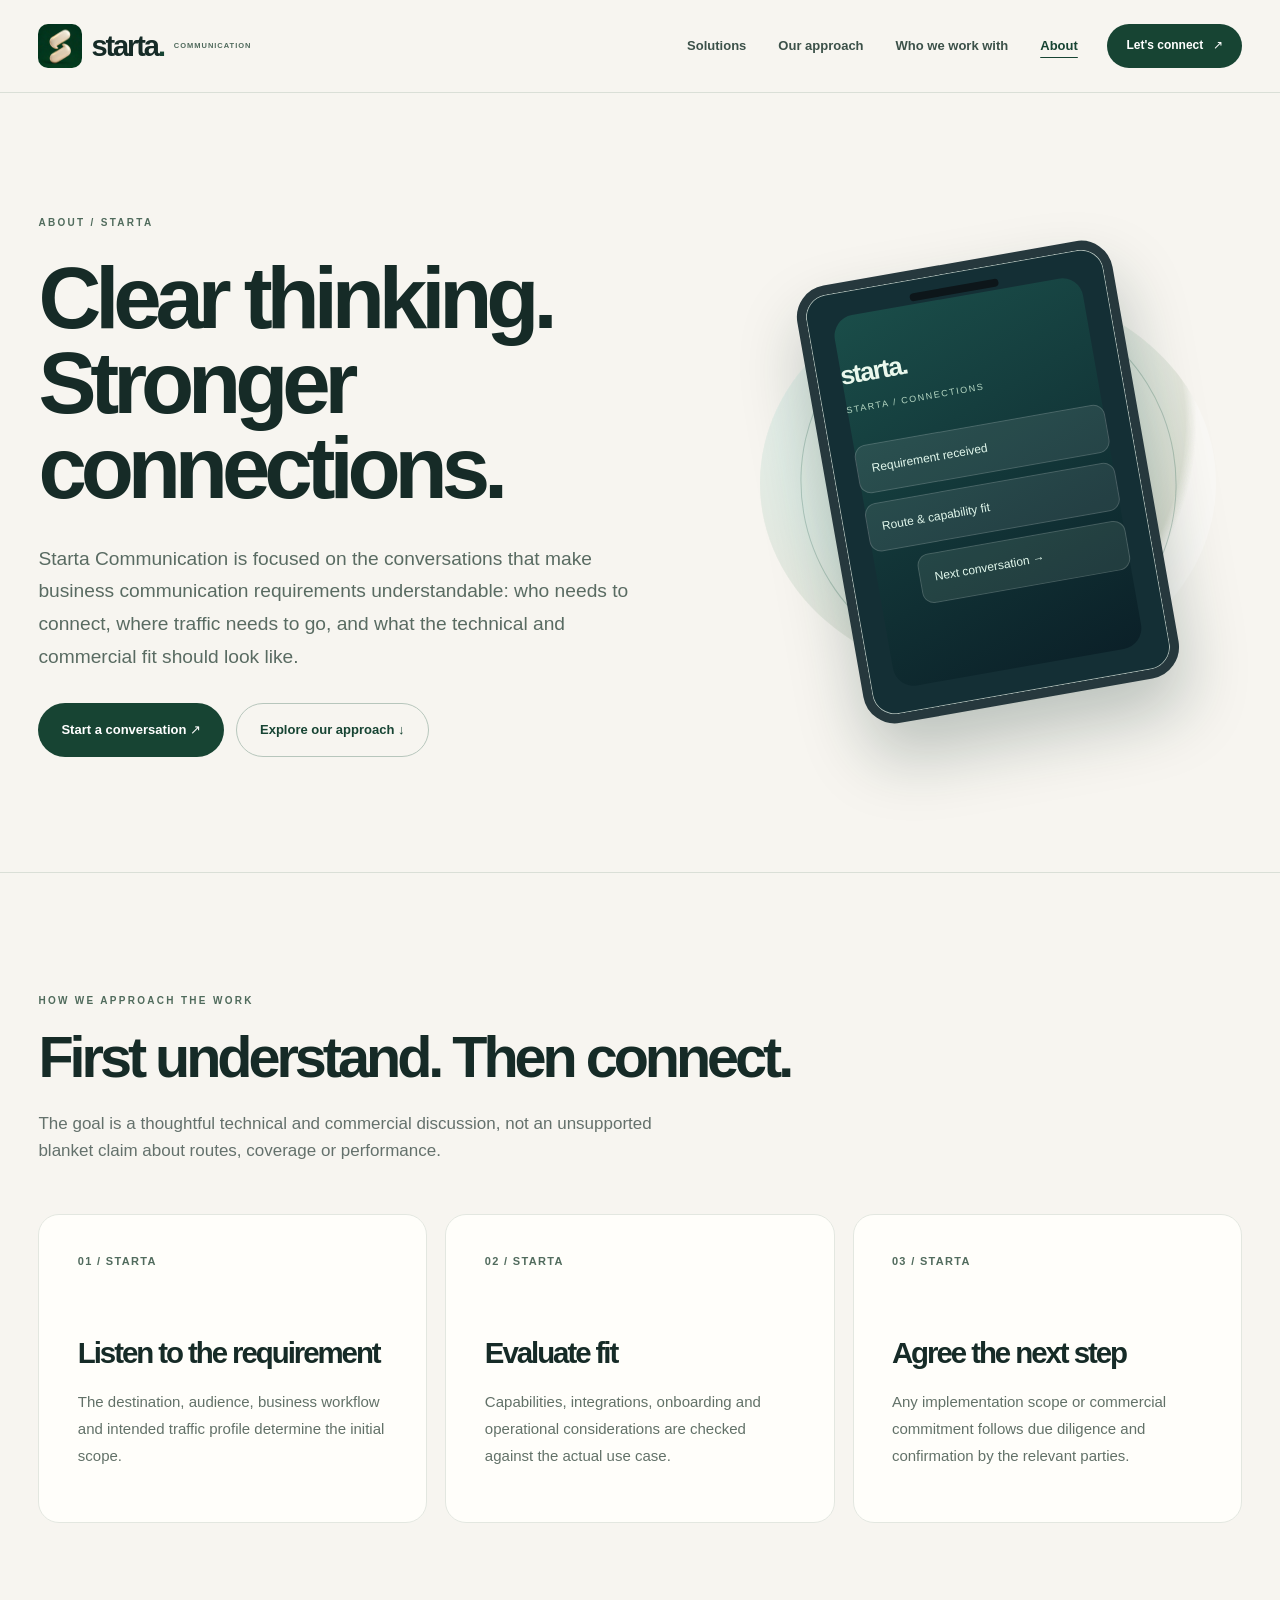
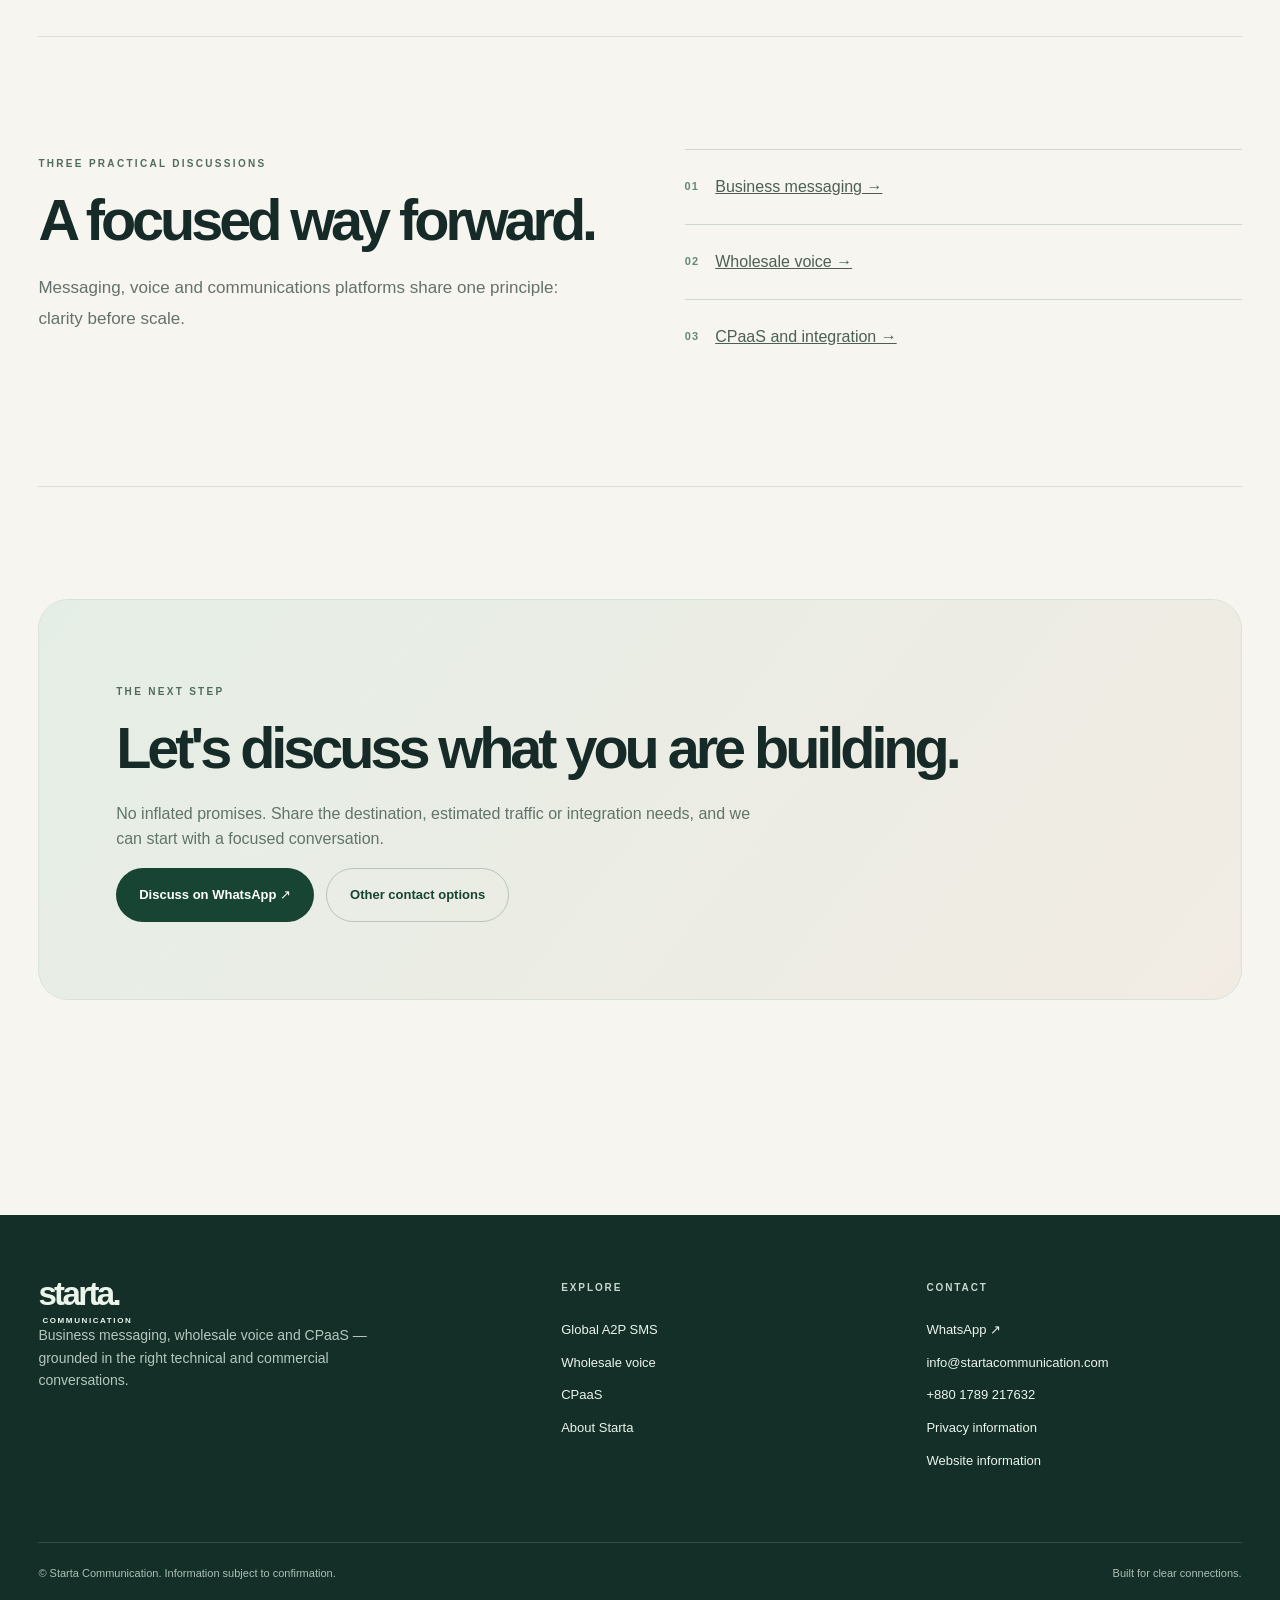
==== about.html @ dab45cf1 "feat(preview): publish sanitized static review pages and assets, no internal source files" ====
<!doctype html><html lang="en"><head><meta charset="utf-8"><meta name="viewport" content="width=device-width,initial-scale=1"><meta name="color-scheme" content="light"><meta name="theme-color" content="#f7f5f0"><meta name="robots" content="noindex,nofollow,noarchive"><meta name="description" content="Learn the requirements-first approach behind Starta Communication's messaging, voice and CPaaS conversations."><title>About — Starta Communication</title><link rel="stylesheet" href="assets/starta-public.css"><link rel="icon" href="favicon.svg" type="image/svg+xml"><script src="assets/starta-motion.js" defer></script></head><body><a class="skip-link" href="#main">Skip to content</a><header class="site-nav-wrap"><div class="shell site-nav">
<a class="starta-brand-link" href="index.html" aria-label="Starta Communication home"><img src="assets/starta-official-mark.svg" alt="" width="44" height="44" decoding="async"><span class="starta-brand-name">starta<span class="starta-brand-dot">.</span></span><small class="starta-brand-descriptor">COMMUNICATION</small></a>
<nav class="nav-items" aria-label="Main navigation"><a href="index.html#solutions">Solutions</a><a href="index.html#approach">Our approach</a><a href="index.html#audiences">Who we work with</a><a href="about.html" aria-current="page">About</a></nav>
<a class="nav-cta" href="https://wa.me/8801789217632?text=Hello%20Starta%20Communication%2C%20I%20would%20like%20to%20discuss%20a%20business%20communication%20requirement." target="_blank" rel="noopener noreferrer">Let's connect <span aria-hidden="true">↗</span></a>
<details class="mobile-nav"><summary aria-label="Open site navigation">Menu</summary>
<nav class="mobile-list" aria-label="Mobile navigation"><a href="index.html">Home</a><a href="index.html#solutions">Solutions</a><a href="messaging.html">Global A2P SMS</a><a href="voice.html">Wholesale voice</a><a href="cpaas.html">CPaaS</a><a href="index.html#approach">Our approach</a><a href="index.html#audiences">Who we work with</a><a href="about.html">About</a><a href="contact.html">Contact</a></nav>
</details></div></header><main id="main"><section class="shell hero-grid"><div><span class="eyebrow">ABOUT / STARTA</span><h1>Clear thinking. Stronger connections.</h1><p class="hero-lead">Starta Communication is focused on the conversations that make business communication requirements understandable: who needs to connect, where traffic needs to go, and what the technical and commercial fit should look like.</p><div class="hero-actions"><a class="btn-main" href="https://wa.me/8801789217632?text=Hello%20Starta%20Communication%2C%20I%20would%20like%20to%20discuss%20how%20Starta%20can%20support%20our%20communication%20requirements." target="_blank" rel="noopener noreferrer">Start a conversation ↗</a><a class="btn-outline" href="#approach">Explore our approach ↓</a></div></div><div class="orbit" aria-hidden="true"><div class="orbit-art"><div class="orbit-content"><strong>starta.</strong><small>STARTA / CONNECTIONS</small><div class="signal">Requirement received</div><div class="signal">Route &amp; capability fit</div><div class="signal">Next conversation →</div></div></div></div></section><section id="approach" class="content-section"><div class="shell"><div class="section-intro"><span class="eyebrow">HOW WE APPROACH THE WORK</span><h2>First understand. Then connect.</h2><p>The goal is a thoughtful technical and commercial discussion, not an unsupported blanket claim about routes, coverage or performance.</p></div><div class="card-grid"><article class="feature-card"><span class="card-no">01 / STARTA</span><h3>Listen to the requirement</h3><p>The destination, audience, business workflow and intended traffic profile determine the initial scope.</p></article><article class="feature-card"><span class="card-no">02 / STARTA</span><h3>Evaluate fit</h3><p>Capabilities, integrations, onboarding and operational considerations are checked against the actual use case.</p></article><article class="feature-card"><span class="card-no">03 / STARTA</span><h3>Agree the next step</h3><p>Any implementation scope or commercial commitment follows due diligence and confirmation by the relevant parties.</p></article></div></div></section><section class="shell content-section"><div class="split"><div><span class="eyebrow">THREE PRACTICAL DISCUSSIONS</span><h2>A focused way forward.</h2><p>Messaging, voice and communications platforms share one principle: clarity before scale.</p></div><ul class="detail-list"><li><span>01</span><a href="messaging.html">Business messaging →</a></li><li><span>02</span><a href="voice.html">Wholesale voice →</a></li><li><span>03</span><a href="cpaas.html">CPaaS and integration →</a></li></ul></div></section><section class="shell content-section"><div class="highlight"><span class="eyebrow">THE NEXT STEP</span><h2>Let's discuss what you are building.</h2><p>No inflated promises. Share the destination, estimated traffic or integration needs, and we can start with a focused conversation.</p><div class="cta-actions"><a class="btn-main" href="https://wa.me/8801789217632?text=Hello%20Starta%20Communication%2C%20I%20would%20like%20to%20discuss%20Starta%20Communication%20and%20partnership%20opportunities." target="_blank" rel="noopener noreferrer">Discuss on WhatsApp ↗</a><a class="btn-outline" href="contact.html">Other contact options</a></div></div></section></main><footer class="site-footer"><div class="shell"><div class="footer-top"><div><a class="wordmark" href="index.html">starta.<span>COMMUNICATION</span></a><p>Business messaging, wholesale voice and CPaaS — grounded in the right technical and commercial conversations.</p></div><nav class="footer-links" aria-label="Explore"><strong>EXPLORE</strong><a href="messaging.html">Global A2P SMS</a><a href="voice.html">Wholesale voice</a><a href="cpaas.html">CPaaS</a><a href="about.html">About Starta</a></nav><nav class="footer-links" aria-label="Contact and policies"><strong>CONTACT</strong><a href="https://wa.me/8801789217632?text=Hello%20Starta%20Communication%2C%20I%20would%20like%20to%20discuss%20a%20business%20communication%20requirement." target="_blank" rel="noopener noreferrer">WhatsApp ↗</a><a href="mailto:info@startacommunication.com">info@startacommunication.com</a><a href="tel:+8801789217632">+880 1789 217632</a><a href="privacy.html">Privacy information</a><a href="terms.html">Website information</a></nav></div><div class="footer-bottom"><span>© Starta Communication. Information subject to confirmation.</span><span>Built for clear connections.</span></div></div></footer></body></html>
---- assets/starta-public.css ----
:root{--paper:#f7f5f0;--white:#fffefa;--ink:#162b27;--muted:#64716c;--line:#dadfd7;--forest:#174433;--forest-2:#225c48;--peach:#eec5b5;--mint:#bfd9c9;--shadow:0 25px 80px rgba(19,46,36,.07);--ease:cubic-bezier(.22,1,.36,1);font-synthesis:none}
*,*::before,*::after{box-sizing:border-box}
html{scroll-behavior:smooth}body{margin:0;min-width:0;background:var(--paper);color:var(--ink);font:400 16px/1.6 'Avenir Next','Nunito Sans','Helvetica Neue',Arial,sans-serif;-webkit-font-smoothing:antialiased;overflow-x:clip}
a{color:inherit}a:focus-visible,button:focus-visible,summary:focus-visible{outline:3px solid #77af98;outline-offset:4px}
button,input,textarea{font:inherit}.skip-link{position:absolute;top:-100px;left:12px;background:#fff;color:var(--forest);padding:10px 16px;z-index:99}.skip-link:focus{top:12px}
.shell{width:min(calc(100% - clamp(36px,6vw,112px)),1320px);margin-inline:auto}.site-nav-wrap{position:relative;z-index:12;background:rgba(247,245,240,.92);border-bottom:1px solid var(--line);backdrop-filter:blur(16px)}.site-nav{display:flex;align-items:center;gap:clamp(15px,2vw,38px);min-height:92px}.wordmark{display:inline-flex;flex-direction:column;text-decoration:none;letter-spacing:-.08em;font-size:33px;font-weight:800;line-height:.82;white-space:nowrap}.wordmark span{letter-spacing:.2em;font-size:8px;font-weight:800;margin:11px 0 0 4px}.nav-items{margin-left:auto;display:flex;gap:clamp(16px,2.5vw,36px);align-items:center}.nav-items a{color:#3c5149;text-decoration:none;font-size:13px;font-weight:620;transition:color .2s}.nav-items a:hover,.nav-items a[aria-current="page"]{color:var(--forest);text-decoration:underline;text-underline-offset:7px}.nav-cta{border-radius:100px;padding:12px 19px;text-align:center;text-decoration:none;background:var(--forest);color:#fff;white-space:nowrap;font-size:12px;font-weight:750;transition:transform .2s var(--ease),background .2s}.nav-cta:hover,.btn-main:hover{background:var(--forest-2);transform:translateY(-2px)}.mobile-nav{display:none}
.eyebrow{font-size:10px;letter-spacing:.23em;text-transform:uppercase;font-weight:820;color:#506b5c}.hero-grid{display:grid;grid-template-columns:minmax(0,1.1fr) minmax(0,.9fr);align-items:center;gap:clamp(40px,6vw,100px);min-height:min(720px,80svh);padding-block:clamp(70px,9vw,140px)}h1,h2,h3,p{margin-top:0}h1,h2,h3{font-family:'Avenir Next','Nunito Sans','Helvetica Neue',Arial,sans-serif;letter-spacing:-.07em}h1{font-weight:690;font-size:clamp(58px,6.8vw,116px);line-height:.98;margin:21px 0 32px}h2{font-size:clamp(34px,4.5vw,76px);line-height:1.06;font-weight:640;margin:15px 0 22px}h3{font-size:clamp(23px,2.3vw,37px);font-weight:680;line-height:1.18;margin:0 0 17px}.hero-lead{font-size:clamp(16px,1.5vw,20px);line-height:1.7;max-width:630px;color:#596b62;margin-bottom:30px}.hero-actions,.cta-actions{display:flex;gap:12px;flex-wrap:wrap}.btn-main,.btn-outline{min-height:54px;padding:13px 23px;border-radius:999px;display:inline-flex;align-items:center;justify-content:center;gap:9px;font-weight:760;font-size:13px;text-decoration:none;transition:transform .25s var(--ease),background .25s}.btn-main{background:var(--forest);color:white}.btn-outline{border:1px solid #b7c6bc;color:var(--forest);background:transparent}.btn-outline:hover{background:#e6eae3}.btn-main:focus-visible,.btn-outline:focus-visible{outline-offset:4px}
.orbit{min-height:380px;aspect-ratio:1.15;position:relative;isolation:isolate;display:grid;place-items:center}.orbit::before{content:"";width:90%;height:89%;position:absolute;border-radius:50%;background:radial-gradient(circle at 40% 35%,#eff4ee 0%,#d8e7de 44%,#d5d9ca 65%,transparent 68%);box-shadow:inset 0 0 120px rgba(255,255,255,.6);z-index:-2}.orbit::after{content:"";width:74%;height:86%;position:absolute;border:1px solid rgba(35,98,75,.25);border-radius:50%;transform:rotate(-32deg);z-index:-1}.orbit-art{position:relative;width:min(74%,320px);aspect-ratio:.72;border-radius:32px;background:#142f35;border:9px solid #26383d;box-shadow:0 35px 65px rgba(17,48,40,.25),inset 0 0 0 1px #a9b7b2;transform:rotate(-10deg);overflow:hidden}.orbit-art::before{content:"";position:absolute;inset:25px;background:linear-gradient(160deg,#1a4d49,#0b2028);border-radius:21px}.orbit-art::after{content:"";position:absolute;width:30%;height:8px;background:#0d161a;border-radius:100px;top:14px;left:35%}.orbit-content{position:absolute;inset:70px 24px 20px;color:#eaf8ed;z-index:1}.orbit-content strong{font-size:26px;letter-spacing:-.06em;line-height:1}.orbit-content small{display:block;letter-spacing:.18em;color:#b7d9c5;font-size:9px;margin:11px 0 30px}.orbit-content .signal{background:#ffffff16;border:1px solid #ffffff28;border-radius:12px;padding:14px;margin:10px 0;font-size:12px;color:#e1f7ec}.orbit-content .signal:last-child{width:83%;margin-left:auto;background:#aecbba20}
.content-section{padding-block:clamp(60px,8.8vw,125px);border-top:1px solid var(--line)}.section-intro{max-width:810px;margin-bottom:50px}.section-intro>p{max-width:640px;color:var(--muted);font-size:17px}.card-grid{display:grid;grid-template-columns:repeat(3,minmax(0,1fr));gap:18px}.feature-card{background:var(--white);padding:clamp(25px,3vw,44px);border:1px solid #e3e7e0;border-radius:21px;min-width:0;position:relative;transition:transform .35s var(--ease),box-shadow .35s}.feature-card:hover{transform:translateY(-6px);box-shadow:var(--shadow)}.card-no{font-size:11px;color:#516b5d;font-weight:800;letter-spacing:.12em;display:block;margin-bottom:65px}.feature-card p{font-size:15px;color:#627168;line-height:1.8}.feature-card a{color:var(--forest);text-decoration:none;font-weight:730;font-size:13px;border-bottom:1px solid #b7d1c2;padding-bottom:3px}.split{display:grid;grid-template-columns:1fr 1fr;gap:clamp(36px,7vw,110px);align-items:start}.split p,.narrative p{color:var(--muted);font-size:17px;line-height:1.8}.detail-list{padding:0;list-style:none;display:grid;gap:0;margin:0}.detail-list li{padding:24px 0;border-top:1px solid #ccd8cf;display:flex;gap:16px;align-items:start;color:#4b6053}.detail-list li span{font-size:11px;letter-spacing:.1em;color:#648a73;margin-top:4px;font-weight:850}.panel{background:var(--white);border:1px solid var(--line);border-radius:27px;padding:clamp(26px,4vw,58px);box-shadow:var(--shadow)}.panel p{color:var(--muted)}.contact-panel .btn-main{width:100%}.contact-panel h2{font-size:clamp(30px,3.3vw,54px)}.contact-notice{font-size:12px;line-height:1.6;color:var(--muted);padding-top:15px}.contact-alternatives{display:grid;gap:12px;border-top:1px solid var(--line);padding-top:24px;margin-top:24px}.contact-alternatives a{text-decoration:underline;text-underline-offset:4px;overflow-wrap:anywhere;color:var(--forest)}.contact-split{grid-template-columns:minmax(0,1.05fr) minmax(0,.95fr)}.fine-print{font-size:13px;color:var(--muted);line-height:1.8}.highlight{background:linear-gradient(128deg,#e5eee6,#f1ebe3);border:1px solid #d9e2d9;border-radius:30px;padding:clamp(32px,6vw,90px)}.highlight p{color:#607467;max-width:660px}.highlight h2{max-width:880px}.policy-body{max-width:830px;margin:0 auto;padding-block:85px}.policy-body h1{font-size:clamp(48px,6vw,82px)}.policy-body h2{font-size:26px;letter-spacing:-.035em;margin-top:44px}.policy-body p,.policy-body li{color:var(--muted);line-height:1.85}.site-footer{background:#142f28;color:#e5eee6;margin-top:clamp(50px,8vw,120px);padding-top:65px}.site-footer a{color:#eaf4eb;text-decoration:none}.site-footer a:hover{text-decoration:underline}.footer-top{display:grid;grid-template-columns:1.5fr 1fr 1fr;gap:50px;padding-bottom:70px}.footer-top p{color:#b5c7bd;font-size:14px;max-width:370px}.footer-links{display:grid;align-content:start;gap:12px}.footer-links strong{color:#c7d6cd;font-size:10px;letter-spacing:.19em;margin-bottom:12px}.footer-links a{font-size:13px}.footer-bottom{border-top:1px solid #ffffff25;display:flex;justify-content:space-between;gap:20px;flex-wrap:wrap;padding:22px 0;font-size:11px;color:#aebfb5}
@media(max-width:1000px){.nav-items{gap:15px}.nav-items a{font-size:12px}.hero-grid{min-height:auto}.card-grid{grid-template-columns:repeat(2,minmax(0,1fr))}.orbit{min-height:300px}}
@media(max-width:770px){.site-nav{min-height:75px}.nav-items,.site-nav>.nav-cta{display:none}.mobile-nav{display:block;margin-left:auto;position:relative}.mobile-nav summary{list-style:none;cursor:pointer;padding:9px 14px;border:1px solid var(--line);border-radius:100px;font-weight:720;font-size:13px}.mobile-nav summary::-webkit-details-marker{display:none}.mobile-list{position:absolute;right:0;top:48px;width:min(310px,calc(100vw - 36px));display:grid;gap:0;padding:12px;background:var(--white);border:1px solid var(--line);border-radius:18px;box-shadow:var(--shadow)}.mobile-list a{padding:10px 12px;text-decoration:none;color:var(--ink);font-size:14px}.mobile-list a:hover{background:#e9eee7}.hero-grid,.split{grid-template-columns:minmax(0,1fr);gap:35px}.hero-grid{padding-block:70px}.orbit{aspect-ratio:1.4}.card-grid{grid-template-columns:1fr}.card-no{margin-bottom:45px}.footer-top{grid-template-columns:1fr 1fr}.footer-top>:first-child{grid-column:1/-1}h1{font-size:clamp(50px,11vw,82px)}}
@media(max-width:400px){.shell{width:calc(100% - 36px)}.panel,.highlight{border-radius:20px;padding:24px}.orbit{min-height:260px}.orbit-content{inset:55px 18px 20px}.orbit-content .signal{padding:9px;font-size:10px}.footer-top{grid-template-columns:1fr}.footer-top>:first-child{grid-column:auto}.hero-actions a,.cta-actions a{width:100%}}
@media(prefers-reduced-motion:reduce){html{scroll-behavior:auto}*,*::before,*::after{animation-duration:.001ms!important;transition:none!important}}


/* 320px regression: an aspect-ratio combined with min-height forced .orbit to 364px. */
@media(max-width:400px){
  .orbit{width:100%;max-width:100%;min-width:0;min-height:300px;aspect-ratio:auto;}
  .orbit-art{width:min(68%,220px);}
}


/* Progressive supporting-page entrances (content remains visible without JavaScript). */
@media (prefers-reduced-motion: no-preference) {
  .starta-reveal-on [data-starta-reveal] {
    opacity: 0;
    transform: translate3d(0, 22px, 0);
    transition: opacity .9s cubic-bezier(.22,1,.36,1), transform .95s cubic-bezier(.22,1,.36,1);
    transition-delay: var(--starta-enter-delay, 0ms);
  }
  .starta-reveal-on [data-starta-reveal].is-visible {
    opacity: 1;
    transform: translate3d(0, 0, 0);
  }
}
@media (prefers-reduced-motion: reduce) {
  .starta-reveal-on [data-starta-reveal] {
    opacity: 1 !important;
    transform: none !important;
    transition: none !important;
  }
}


/* Starta homepage brand mark and information architecture carried across supporting pages.
   Keeps the approved homepage header untouched. */
.starta-brand-link{display:inline-flex;align-items:center;gap:9px;text-decoration:none;color:var(--ink);white-space:nowrap;flex:none;min-width:0}
.starta-brand-link img{width:44px;height:44px;display:block;object-fit:contain;flex:none;border-radius:10px}
.starta-brand-name{font-family:'DM Sans','Avenir Next','Helvetica Neue',Arial,sans-serif;font-size:29px;font-weight:760;line-height:1;letter-spacing:-.072em}
.starta-brand-dot{color:var(--forest)}
.starta-brand-descriptor{font-family:'Avenir Next',Arial,sans-serif;font-size:7.5px;font-weight:760;letter-spacing:.13em;color:#506a5c;margin-left:1px;align-self:center}
.site-nav .nav-items{margin-left:auto}
.site-nav .nav-items a{font-weight:650;white-space:nowrap}
.site-nav .nav-cta{margin-left:4px}
.site-nav .nav-cta span{margin-left:6px}
.mobile-nav[open] .mobile-list{z-index:50}
.mobile-list a{min-height:42px;display:flex;align-items:center}
@media(max-width:1080px){
 .site-nav>.nav-items,.site-nav>.nav-cta{display:none}
 .site-nav .mobile-nav{display:block;margin-left:auto}
}
@media(max-width:400px){
 .starta-brand-link{gap:6px}
 .starta-brand-link img{width:38px;height:38px}
 .starta-brand-name{font-size:25px}
 .starta-brand-descriptor{font-size:6.5px;letter-spacing:.08em}
}
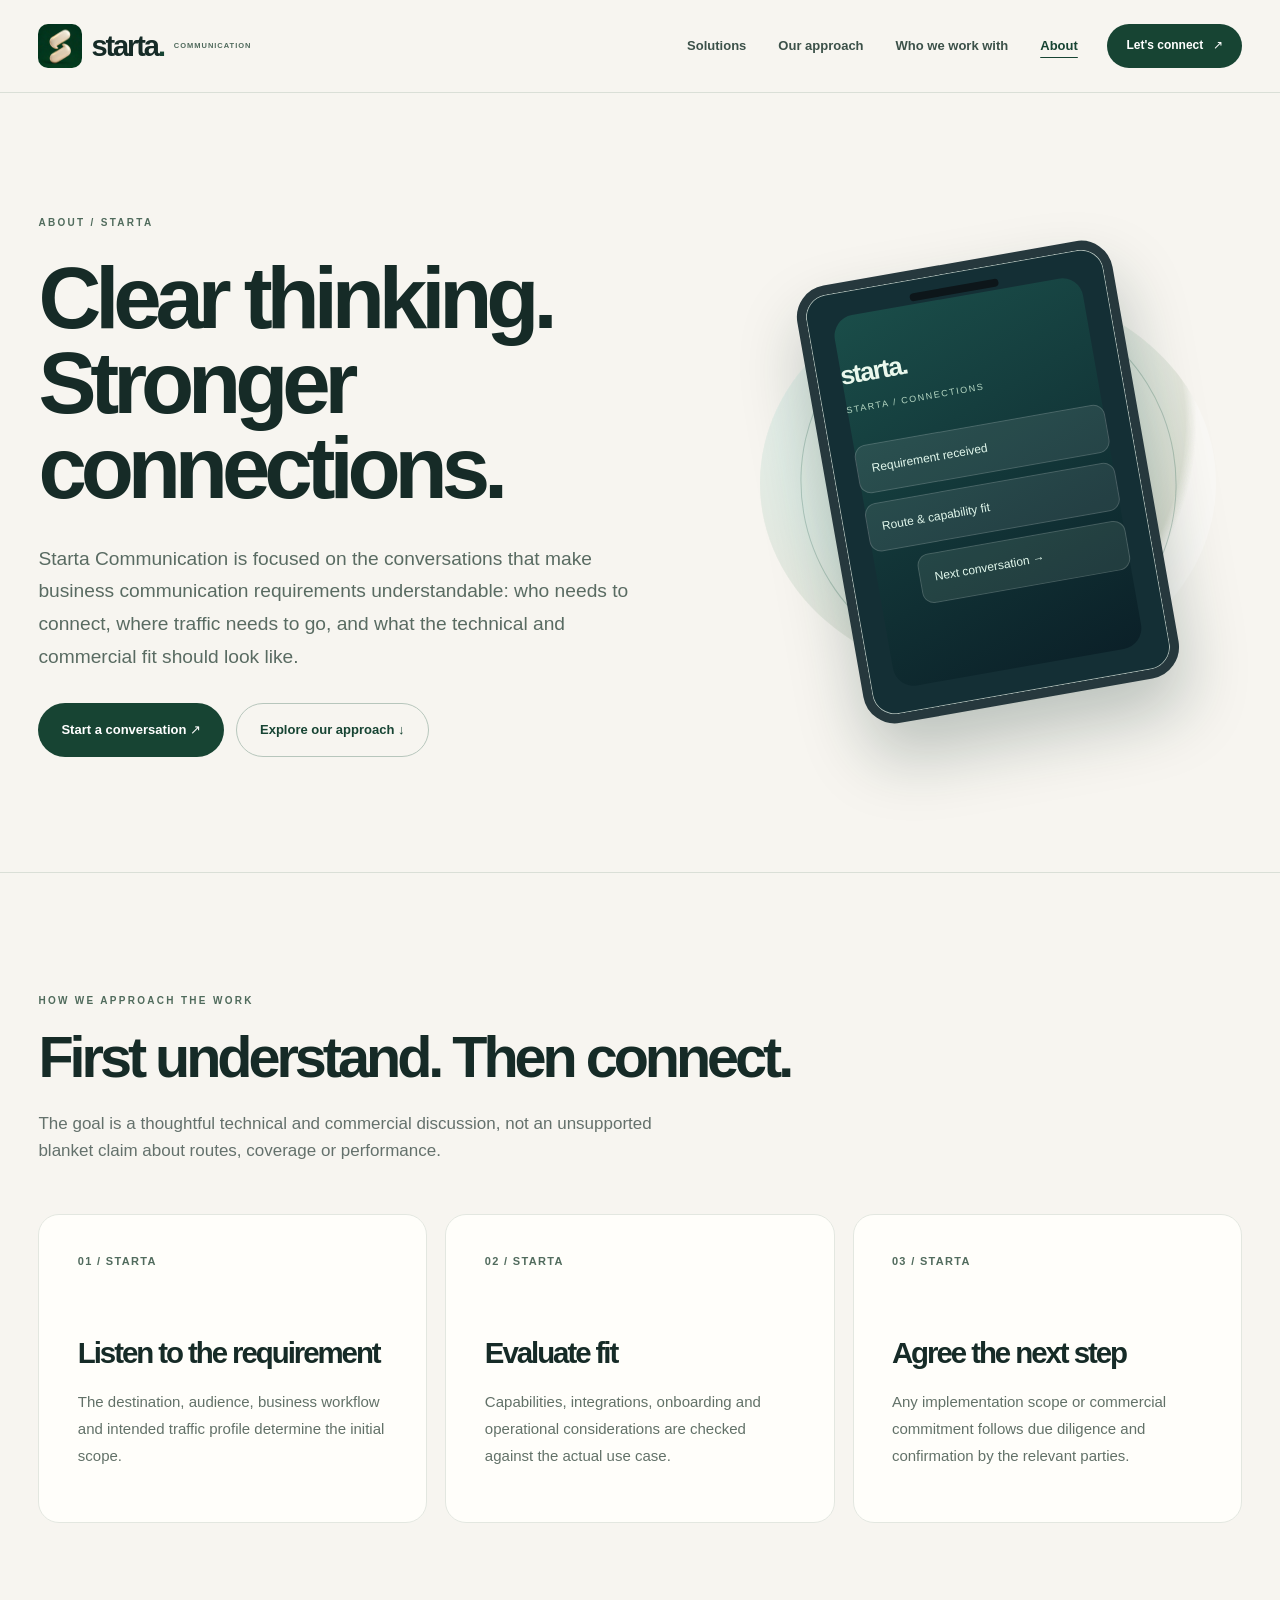
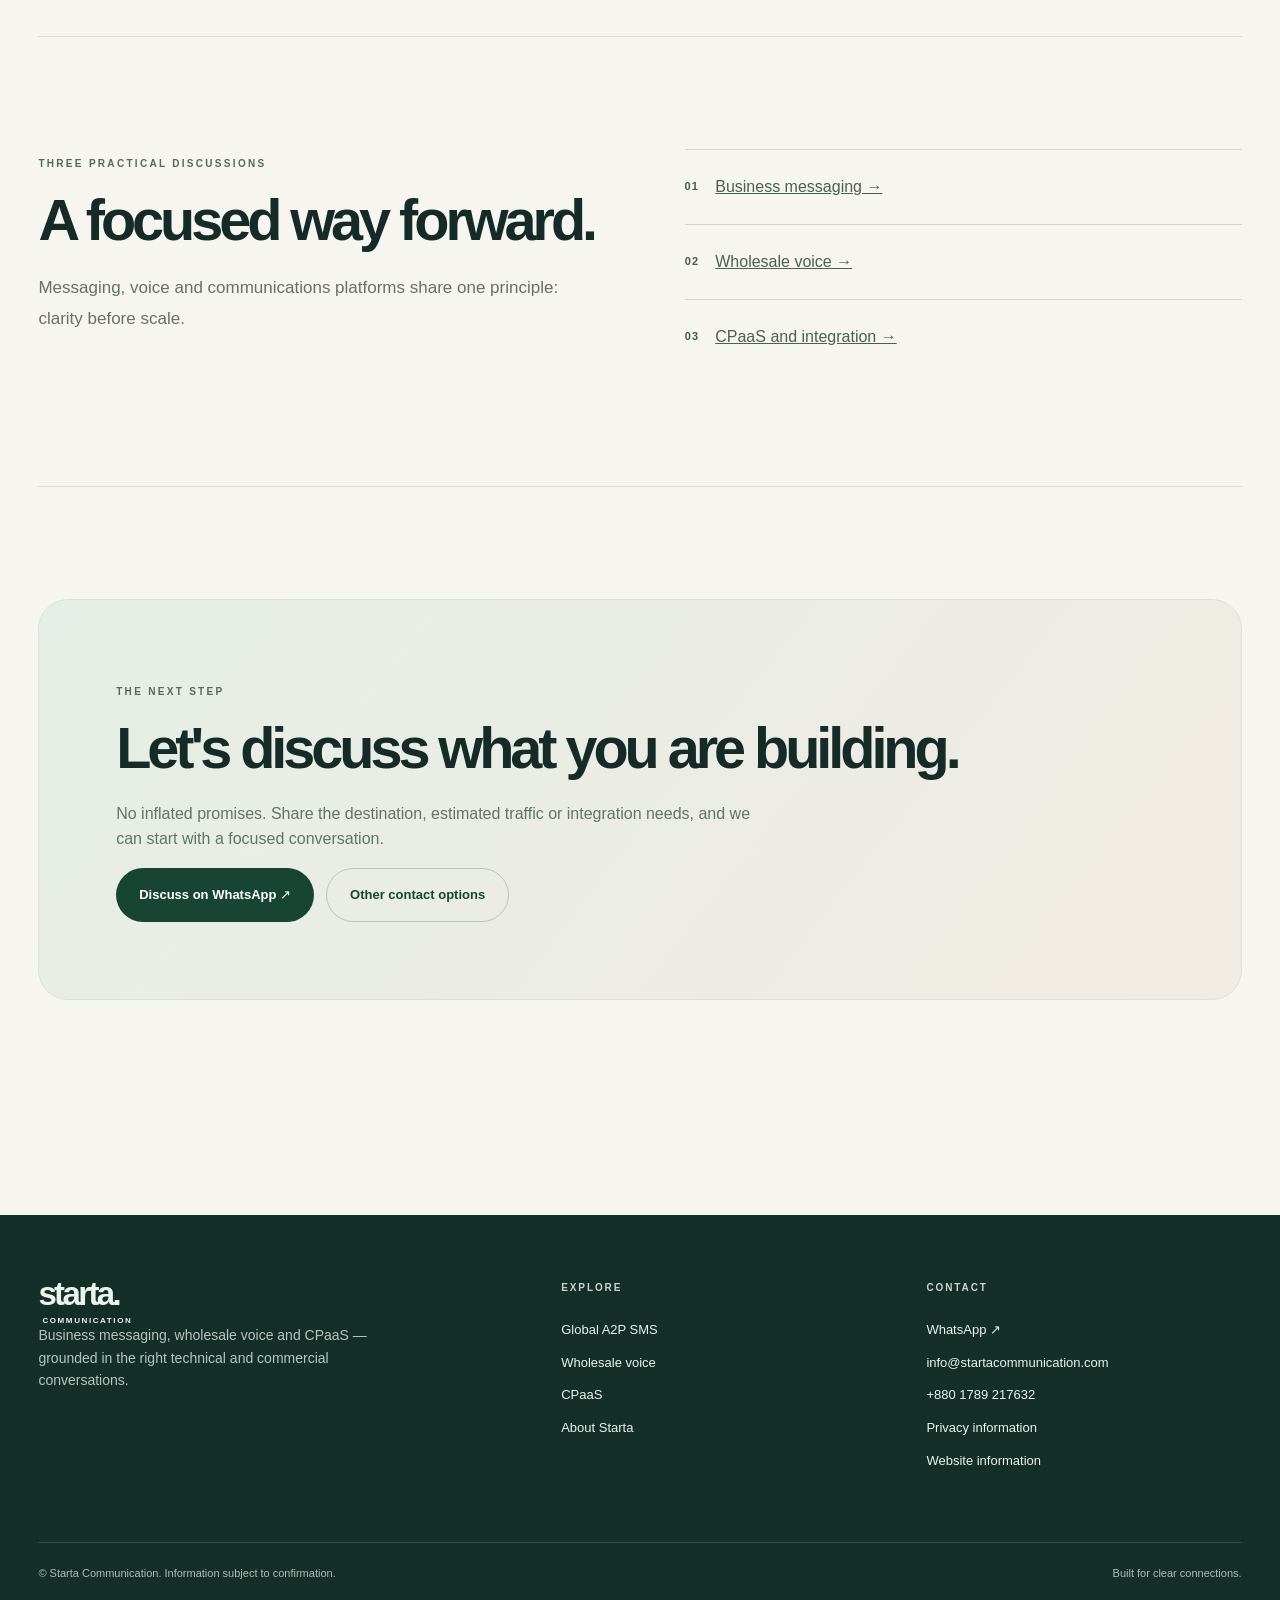
==== commit 4dc43ca4: "preview(cinema): sync review-only cinematic page about.html" ====
--- a/about.html
+++ b/about.html
@@ -1,4 +1,4 @@
-<!doctype html><html lang="en"><head><meta charset="utf-8"><meta name="viewport" content="width=device-width,initial-scale=1"><meta name="color-scheme" content="light"><meta name="theme-color" content="#f7f5f0"><meta name="robots" content="noindex,nofollow,noarchive"><meta name="description" content="Learn the requirements-first approach behind Starta Communication's messaging, voice and CPaaS conversations."><title>About — Starta Communication</title><link rel="stylesheet" href="assets/starta-public.css"><link rel="icon" href="favicon.svg" type="image/svg+xml"><script src="assets/starta-motion.js" defer></script></head><body><a class="skip-link" href="#main">Skip to content</a><header class="site-nav-wrap"><div class="shell site-nav">
+<!doctype html><html lang="en"><head><meta charset="utf-8"><meta name="viewport" content="width=device-width,initial-scale=1"><meta name="color-scheme" content="light"><meta name="theme-color" content="#f7f5f0"><meta name="robots" content="noindex,nofollow,noarchive"><meta name="description" content="Learn the requirements-first approach behind Starta Communication's messaging, voice and CPaaS conversations."><title>About — Starta Communication</title><link rel="stylesheet" href="assets/starta-public.css"><link rel="icon" href="favicon.svg" type="image/svg+xml"><link rel="stylesheet" href="assets/starta-cinema.css"><script src="assets/starta-motion.js" defer></script><script src="assets/starta-cinema-pages.js" defer></script></head><body><a class="skip-link" href="#main">Skip to content</a><header class="site-nav-wrap"><div class="shell site-nav">
 <a class="starta-brand-link" href="index.html" aria-label="Starta Communication home"><img src="assets/starta-official-mark.svg" alt="" width="44" height="44" decoding="async"><span class="starta-brand-name">starta<span class="starta-brand-dot">.</span></span><small class="starta-brand-descriptor">COMMUNICATION</small></a>
 <nav class="nav-items" aria-label="Main navigation"><a href="index.html#solutions">Solutions</a><a href="index.html#approach">Our approach</a><a href="index.html#audiences">Who we work with</a><a href="about.html" aria-current="page">About</a></nav>
 <a class="nav-cta" href="https://wa.me/8801789217632?text=Hello%20Starta%20Communication%2C%20I%20would%20like%20to%20discuss%20a%20business%20communication%20requirement." target="_blank" rel="noopener noreferrer">Let's connect <span aria-hidden="true">↗</span></a>
--- a/assets/starta-public.css
+++ b/assets/starta-public.css
@@ -7,7 +7,7 @@
 .shell{width:min(calc(100% - clamp(36px,6vw,112px)),1320px);margin-inline:auto}.site-nav-wrap{position:relative;z-index:12;background:rgba(247,245,240,.92);border-bottom:1px solid var(--line);backdrop-filter:blur(16px)}.site-nav{display:flex;align-items:center;gap:clamp(15px,2vw,38px);min-height:92px}.wordmark{display:inline-flex;flex-direction:column;text-decoration:none;letter-spacing:-.08em;font-size:33px;font-weight:800;line-height:.82;white-space:nowrap}.wordmark span{letter-spacing:.2em;font-size:8px;font-weight:800;margin:11px 0 0 4px}.nav-items{margin-left:auto;display:flex;gap:clamp(16px,2.5vw,36px);align-items:center}.nav-items a{color:#3c5149;text-decoration:none;font-size:13px;font-weight:620;transition:color .2s}.nav-items a:hover,.nav-items a[aria-current="page"]{color:var(--forest);text-decoration:underline;text-underline-offset:7px}.nav-cta{border-radius:100px;padding:12px 19px;text-align:center;text-decoration:none;background:var(--forest);color:#fff;white-space:nowrap;font-size:12px;font-weight:750;transition:transform .2s var(--ease),background .2s}.nav-cta:hover,.btn-main:hover{background:var(--forest-2);transform:translateY(-2px)}.mobile-nav{display:none}
 .eyebrow{font-size:10px;letter-spacing:.23em;text-transform:uppercase;font-weight:820;color:#506b5c}.hero-grid{display:grid;grid-template-columns:minmax(0,1.1fr) minmax(0,.9fr);align-items:center;gap:clamp(40px,6vw,100px);min-height:min(720px,80svh);padding-block:clamp(70px,9vw,140px)}h1,h2,h3,p{margin-top:0}h1,h2,h3{font-family:'Avenir Next','Nunito Sans','Helvetica Neue',Arial,sans-serif;letter-spacing:-.07em}h1{font-weight:690;font-size:clamp(58px,6.8vw,116px);line-height:.98;margin:21px 0 32px}h2{font-size:clamp(34px,4.5vw,76px);line-height:1.06;font-weight:640;margin:15px 0 22px}h3{font-size:clamp(23px,2.3vw,37px);font-weight:680;line-height:1.18;margin:0 0 17px}.hero-lead{font-size:clamp(16px,1.5vw,20px);line-height:1.7;max-width:630px;color:#596b62;margin-bottom:30px}.hero-actions,.cta-actions{display:flex;gap:12px;flex-wrap:wrap}.btn-main,.btn-outline{min-height:54px;padding:13px 23px;border-radius:999px;display:inline-flex;align-items:center;justify-content:center;gap:9px;font-weight:760;font-size:13px;text-decoration:none;transition:transform .25s var(--ease),background .25s}.btn-main{background:var(--forest);color:white}.btn-outline{border:1px solid #b7c6bc;color:var(--forest);background:transparent}.btn-outline:hover{background:#e6eae3}.btn-main:focus-visible,.btn-outline:focus-visible{outline-offset:4px}
 .orbit{min-height:380px;aspect-ratio:1.15;position:relative;isolation:isolate;display:grid;place-items:center}.orbit::before{content:"";width:90%;height:89%;position:absolute;border-radius:50%;background:radial-gradient(circle at 40% 35%,#eff4ee 0%,#d8e7de 44%,#d5d9ca 65%,transparent 68%);box-shadow:inset 0 0 120px rgba(255,255,255,.6);z-index:-2}.orbit::after{content:"";width:74%;height:86%;position:absolute;border:1px solid rgba(35,98,75,.25);border-radius:50%;transform:rotate(-32deg);z-index:-1}.orbit-art{position:relative;width:min(74%,320px);aspect-ratio:.72;border-radius:32px;background:#142f35;border:9px solid #26383d;box-shadow:0 35px 65px rgba(17,48,40,.25),inset 0 0 0 1px #a9b7b2;transform:rotate(-10deg);overflow:hidden}.orbit-art::before{content:"";position:absolute;inset:25px;background:linear-gradient(160deg,#1a4d49,#0b2028);border-radius:21px}.orbit-art::after{content:"";position:absolute;width:30%;height:8px;background:#0d161a;border-radius:100px;top:14px;left:35%}.orbit-content{position:absolute;inset:70px 24px 20px;color:#eaf8ed;z-index:1}.orbit-content strong{font-size:26px;letter-spacing:-.06em;line-height:1}.orbit-content small{display:block;letter-spacing:.18em;color:#b7d9c5;font-size:9px;margin:11px 0 30px}.orbit-content .signal{background:#ffffff16;border:1px solid #ffffff28;border-radius:12px;padding:14px;margin:10px 0;font-size:12px;color:#e1f7ec}.orbit-content .signal:last-child{width:83%;margin-left:auto;background:#aecbba20}
-.content-section{padding-block:clamp(60px,8.8vw,125px);border-top:1px solid var(--line)}.section-intro{max-width:810px;margin-bottom:50px}.section-intro>p{max-width:640px;color:var(--muted);font-size:17px}.card-grid{display:grid;grid-template-columns:repeat(3,minmax(0,1fr));gap:18px}.feature-card{background:var(--white);padding:clamp(25px,3vw,44px);border:1px solid #e3e7e0;border-radius:21px;min-width:0;position:relative;transition:transform .35s var(--ease),box-shadow .35s}.feature-card:hover{transform:translateY(-6px);box-shadow:var(--shadow)}.card-no{font-size:11px;color:#516b5d;font-weight:800;letter-spacing:.12em;display:block;margin-bottom:65px}.feature-card p{font-size:15px;color:#627168;line-height:1.8}.feature-card a{color:var(--forest);text-decoration:none;font-weight:730;font-size:13px;border-bottom:1px solid #b7d1c2;padding-bottom:3px}.split{display:grid;grid-template-columns:1fr 1fr;gap:clamp(36px,7vw,110px);align-items:start}.split p,.narrative p{color:var(--muted);font-size:17px;line-height:1.8}.detail-list{padding:0;list-style:none;display:grid;gap:0;margin:0}.detail-list li{padding:24px 0;border-top:1px solid #ccd8cf;display:flex;gap:16px;align-items:start;color:#4b6053}.detail-list li span{font-size:11px;letter-spacing:.1em;color:#648a73;margin-top:4px;font-weight:850}.panel{background:var(--white);border:1px solid var(--line);border-radius:27px;padding:clamp(26px,4vw,58px);box-shadow:var(--shadow)}.panel p{color:var(--muted)}.contact-panel .btn-main{width:100%}.contact-panel h2{font-size:clamp(30px,3.3vw,54px)}.contact-notice{font-size:12px;line-height:1.6;color:var(--muted);padding-top:15px}.contact-alternatives{display:grid;gap:12px;border-top:1px solid var(--line);padding-top:24px;margin-top:24px}.contact-alternatives a{text-decoration:underline;text-underline-offset:4px;overflow-wrap:anywhere;color:var(--forest)}.contact-split{grid-template-columns:minmax(0,1.05fr) minmax(0,.95fr)}.fine-print{font-size:13px;color:var(--muted);line-height:1.8}.highlight{background:linear-gradient(128deg,#e5eee6,#f1ebe3);border:1px solid #d9e2d9;border-radius:30px;padding:clamp(32px,6vw,90px)}.highlight p{color:#607467;max-width:660px}.highlight h2{max-width:880px}.policy-body{max-width:830px;margin:0 auto;padding-block:85px}.policy-body h1{font-size:clamp(48px,6vw,82px)}.policy-body h2{font-size:26px;letter-spacing:-.035em;margin-top:44px}.policy-body p,.policy-body li{color:var(--muted);line-height:1.85}.site-footer{background:#142f28;color:#e5eee6;margin-top:clamp(50px,8vw,120px);padding-top:65px}.site-footer a{color:#eaf4eb;text-decoration:none}.site-footer a:hover{text-decoration:underline}.footer-top{display:grid;grid-template-columns:1.5fr 1fr 1fr;gap:50px;padding-bottom:70px}.footer-top p{color:#b5c7bd;font-size:14px;max-width:370px}.footer-links{display:grid;align-content:start;gap:12px}.footer-links strong{color:#c7d6cd;font-size:10px;letter-spacing:.19em;margin-bottom:12px}.footer-links a{font-size:13px}.footer-bottom{border-top:1px solid #ffffff25;display:flex;justify-content:space-between;gap:20px;flex-wrap:wrap;padding:22px 0;font-size:11px;color:#aebfb5}
+.content-section{padding-block:clamp(60px,8.8vw,125px);border-top:1px solid var(--line)}.section-intro{max-width:810px;margin-bottom:50px}.section-intro>p{max-width:640px;color:var(--muted);font-size:17px}.card-grid{display:grid;grid-template-columns:repeat(3,minmax(0,1fr));gap:18px}.feature-card{background:var(--white);padding:clamp(25px,3vw,44px);border:1px solid #e3e7e0;border-radius:21px;min-width:0;position:relative;transition:transform .35s var(--ease),box-shadow .35s}.feature-card:hover{transform:translateY(-6px);box-shadow:var(--shadow)}.card-no{font-size:11px;color:#516b5d;font-weight:800;letter-spacing:.12em;display:block;margin-bottom:65px}.feature-card p{font-size:15px;color:#627168;line-height:1.8}.feature-card a{color:var(--forest);text-decoration:none;font-weight:730;font-size:13px;border-bottom:1px solid #b7d1c2;padding-bottom:3px}.split{display:grid;grid-template-columns:1fr 1fr;gap:clamp(36px,7vw,110px);align-items:start}.split p,.narrative p{color:var(--muted);font-size:17px;line-height:1.8}.detail-list{padding:0;list-style:none;display:grid;gap:0;margin:0}.detail-list li{padding:24px 0;border-top:1px solid #ccd8cf;display:flex;gap:16px;align-items:start;color:#4b6053}.detail-list li span{font-size:11px;letter-spacing:.1em;color:#415d4c;margin-top:4px;font-weight:850}.panel{background:var(--white);border:1px solid var(--line);border-radius:27px;padding:clamp(26px,4vw,58px);box-shadow:var(--shadow)}.panel p{color:var(--muted)}.contact-panel .btn-main{width:100%}.contact-panel h2{font-size:clamp(30px,3.3vw,54px)}.contact-notice{font-size:12px;line-height:1.6;color:var(--muted);padding-top:15px}.contact-alternatives{display:grid;gap:12px;border-top:1px solid var(--line);padding-top:24px;margin-top:24px}.contact-alternatives a{text-decoration:underline;text-underline-offset:4px;overflow-wrap:anywhere;color:var(--forest)}.contact-split{grid-template-columns:minmax(0,1.05fr) minmax(0,.95fr)}.fine-print{font-size:13px;color:var(--muted);line-height:1.8}.highlight{background:linear-gradient(128deg,#e5eee6,#f1ebe3);border:1px solid #d9e2d9;border-radius:30px;padding:clamp(32px,6vw,90px)}.highlight p{color:#607467;max-width:660px}.highlight h2{max-width:880px}.policy-body{max-width:830px;margin:0 auto;padding-block:85px}.policy-body h1{font-size:clamp(48px,6vw,82px)}.policy-body h2{font-size:26px;letter-spacing:-.035em;margin-top:44px}.policy-body p,.policy-body li{color:var(--muted);line-height:1.85}.site-footer{background:#142f28;color:#e5eee6;margin-top:clamp(50px,8vw,120px);padding-top:65px}.site-footer a{color:#eaf4eb;text-decoration:none}.site-footer a:hover{text-decoration:underline}.footer-top{display:grid;grid-template-columns:1.5fr 1fr 1fr;gap:50px;padding-bottom:70px}.footer-top p{color:#b5c7bd;font-size:14px;max-width:370px}.footer-links{display:grid;align-content:start;gap:12px}.footer-links strong{color:#c7d6cd;font-size:10px;letter-spacing:.19em;margin-bottom:12px}.footer-links a{font-size:13px}.footer-bottom{border-top:1px solid #ffffff25;display:flex;justify-content:space-between;gap:20px;flex-wrap:wrap;padding:22px 0;font-size:11px;color:#aebfb5}
 @media(max-width:1000px){.nav-items{gap:15px}.nav-items a{font-size:12px}.hero-grid{min-height:auto}.card-grid{grid-template-columns:repeat(2,minmax(0,1fr))}.orbit{min-height:300px}}
 @media(max-width:770px){.site-nav{min-height:75px}.nav-items,.site-nav>.nav-cta{display:none}.mobile-nav{display:block;margin-left:auto;position:relative}.mobile-nav summary{list-style:none;cursor:pointer;padding:9px 14px;border:1px solid var(--line);border-radius:100px;font-weight:720;font-size:13px}.mobile-nav summary::-webkit-details-marker{display:none}.mobile-list{position:absolute;right:0;top:48px;width:min(310px,calc(100vw - 36px));display:grid;gap:0;padding:12px;background:var(--white);border:1px solid var(--line);border-radius:18px;box-shadow:var(--shadow)}.mobile-list a{padding:10px 12px;text-decoration:none;color:var(--ink);font-size:14px}.mobile-list a:hover{background:#e9eee7}.hero-grid,.split{grid-template-columns:minmax(0,1fr);gap:35px}.hero-grid{padding-block:70px}.orbit{aspect-ratio:1.4}.card-grid{grid-template-columns:1fr}.card-no{margin-bottom:45px}.footer-top{grid-template-columns:1fr 1fr}.footer-top>:first-child{grid-column:1/-1}h1{font-size:clamp(50px,11vw,82px)}}
 @media(max-width:400px){.shell{width:calc(100% - 36px)}.panel,.highlight{border-radius:20px;padding:24px}.orbit{min-height:260px}.orbit-content{inset:55px 18px 20px}.orbit-content .signal{padding:9px;font-size:10px}.footer-top{grid-template-columns:1fr}.footer-top>:first-child{grid-column:auto}.hero-actions a,.cta-actions a{width:100%}}
@@ -66,3 +66,16 @@
  .starta-brand-name{font-size:25px}
  .starta-brand-descriptor{font-size:6.5px;letter-spacing:.08em}
 }
+
+/* Guided enquiry is a progressive enhancement: existing direct contact remains available without JS. */
+.starta-enquiry-section{padding-block:clamp(48px,7vw,100px)}
+.starta-enquiry-fields{display:grid;gap:10px;min-width:0;max-width:620px}
+.starta-enquiry-fields label{font-size:13px;font-weight:700;color:#213e34;margin-top:8px}
+.starta-enquiry-fields input,.starta-enquiry-fields select,.starta-enquiry-fields textarea{width:100%;min-width:0;border:1px solid #b6c6b9;background:#fffefa;border-radius:10px;padding:13px 15px;color:#162b27;line-height:1.5}
+.starta-enquiry-fields textarea{resize:vertical}
+.starta-enquiry-fields input:focus-visible,.starta-enquiry-fields select:focus-visible,.starta-enquiry-fields textarea:focus-visible{outline:3px solid #77af98;outline-offset:3px}
+.starta-enquiry-actions{display:flex;flex-wrap:wrap;gap:10px;align-items:center;margin-top:6px}
+.starta-enquiry-actions button{font:inherit;min-height:46px;border:1px solid #b8c9bd;border-radius:100px;padding:10px 18px;background:#fffefa;color:#174433;cursor:pointer}
+.starta-enquiry-actions .btn-main{background:#174433;color:#fff;border-color:#174433}
+.starta-enquiry-actions button:focus-visible{outline:3px solid #77af98;outline-offset:3px}
+@media(max-width:640px){.starta-enquiry-actions{display:grid;grid-template-columns:1fr}.starta-enquiry-actions button{width:100%}}
